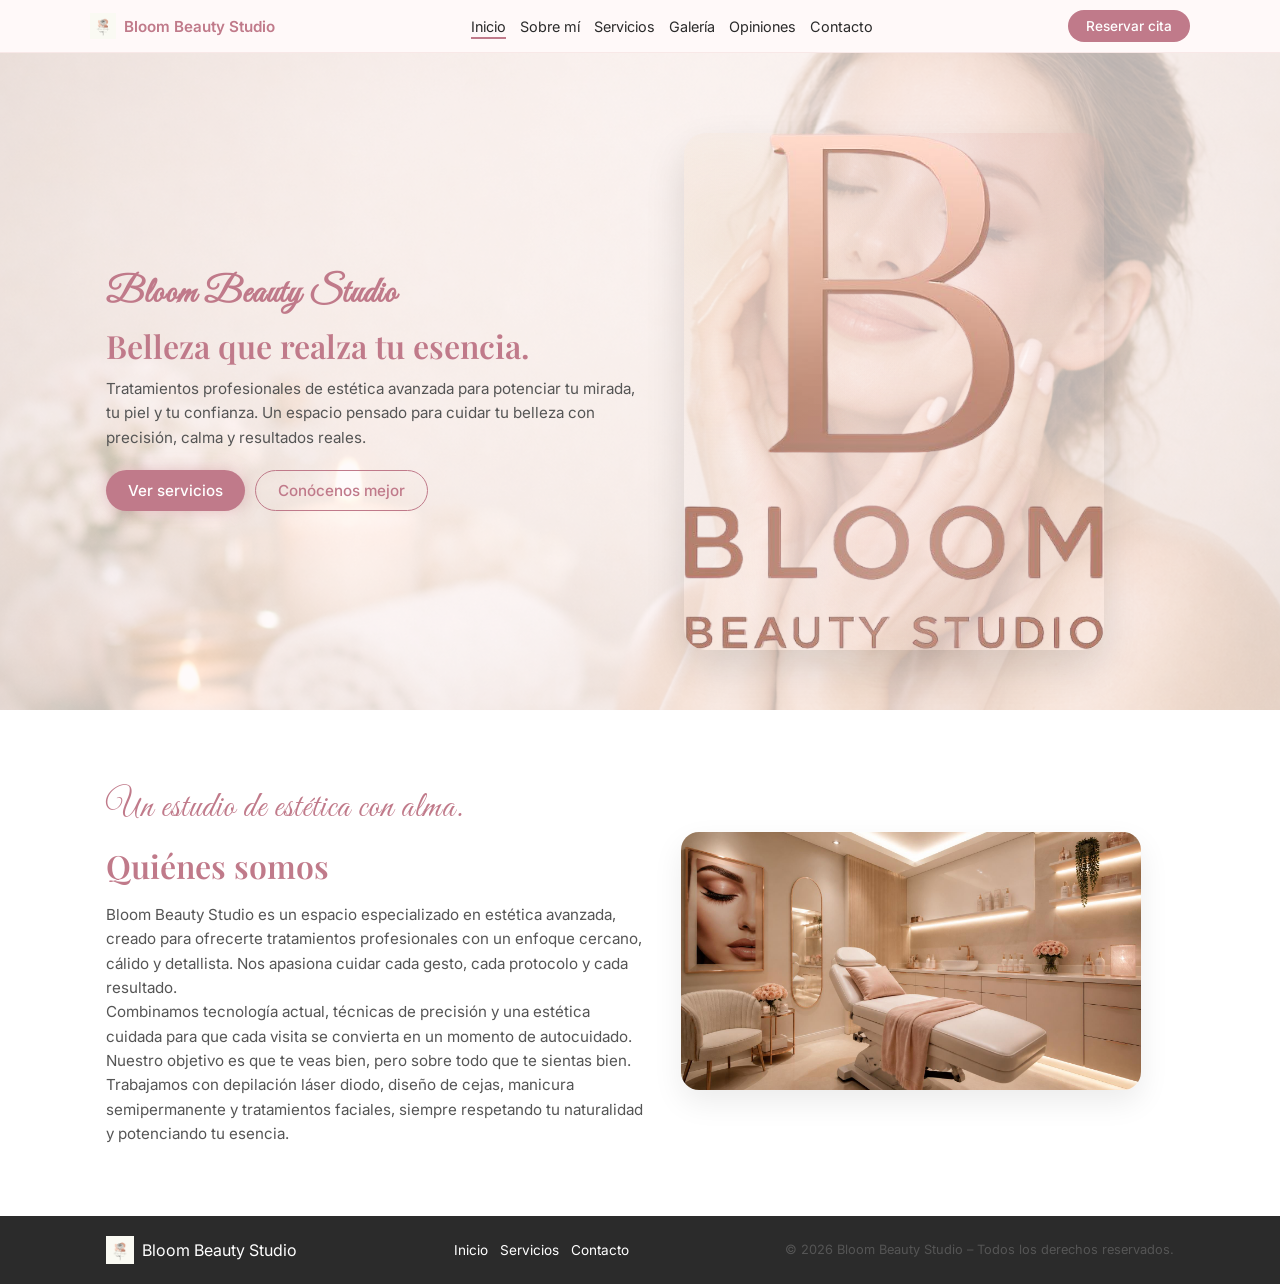
==== index.html @ 3d8264ac "Actualizado index.html y corregidos enlaces" ====
<!DOCTYPE html>
<html lang="es">
<head>
  <meta charset="UTF-8">
  <meta name="viewport" content="width=device-width, initial-scale=1.0">
  <title>Bloom Beauty Studio · Inicio</title>
  <link href="https://fonts.googleapis.com/css2?family=Great+Vibes&family=Playfair+Display:wght@500;600&family=Inter:wght@400;500;600&display=swap" rel="stylesheet">
  <link rel="stylesheet" href="style.css">
</head>
<body class="glitter-rain">

<header class="header">
  <div class="container header__inner">
    <div class="header__brand">
      <img src="img/Logo.png" alt="Bloom Beauty Studio Logo" class="header__logo header__logo--small">
      <span class="header__name">Bloom Beauty Studio</span>
    </div>
    <nav class="header__nav">
      <a href="index.html" class="active">Inicio</a>
      <a href="sobre.html">Sobre mí</a>
      <a href="servicios.html">Servicios</a>
      <a href="galeria.html">Galería</a>
      <a href="opiniones.html">Opiniones</a>
      <a href="contacto.html">Contacto</a>
    </nav>
    <a href="contacto.html" class="btn btn--primary btn--small">Reservar cita</a>
  </div>
</header>

<section class="hero hero--bg fade-in">
  <div class="container hero__inner">
    <div class="hero__text">
      <h1 class="manuscrita">Bloom Beauty Studio</h1>
      <h2 class="hero__title">Belleza que realza tu esencia.</h2>
      <p class="hero__subtitle">
        Tratamientos profesionales de estética avanzada para potenciar tu mirada, tu piel y tu confianza.
        Un espacio pensado para cuidar tu belleza con precisión, calma y resultados reales.
      </p>
      <div class="hero__actions">
        <a href="servicios.html" class="btn btn--primary btn--glow">Ver servicios</a>
        <a href="sobre.html" class="btn btn--outline">Conócenos mejor</a>
      </div>
    </div>
    <div class="hero__image glitter slide-up">
      <img src="img/herobloompro.png" alt="Bloom Beauty Studio">
    </div>
  </div>
</section>

<section class="section section--light fade-in">
  <div class="container section__two-cols">
    <div class="section__content">
      <p class="manuscrita">Un estudio de estética con alma.</p>
      <h2>Quiénes somos</h2>
      <p>
        Bloom Beauty Studio es un espacio especializado en estética avanzada, creado para ofrecerte tratamientos
        profesionales con un enfoque cercano, cálido y detallista. Nos apasiona cuidar cada gesto, cada protocolo
        y cada resultado.
      </p>
      <p>
        Combinamos tecnología actual, técnicas de precisión y una estética cuidada para que cada visita se convierta
        en un momento de autocuidado. Nuestro objetivo es que te veas bien, pero sobre todo que te sientas bien.
      </p>
      <p>
        Trabajamos con depilación láser diodo, diseño de cejas, manicura semipermanente y tratamientos faciales,
        siempre respetando tu naturalidad y potenciando tu esencia.
      </p>
    </div>
    <div class="section__image slide-up">
      <img src="img/studio.png" alt="Estudio Bloom Beauty">
    </div>
  </div>
</section>

<footer class="footer">
  <div class="container footer__inner">
    <div class="footer__brand">
      <img src="img/Logo.png" alt="Bloom Logo">
      <span>Bloom Beauty Studio</span>
    </div>
    <div class="footer__links">
      <a href="index.html">Inicio</a>
      <a href="servicios.html">Servicios</a>
      <a href="contacto.html">Contacto</a>
    </div>
    <p class="footer__copy">© 2026 Bloom Beauty Studio – Todos los derechos reservados.</p>
  </div>
</footer>

</body>
</html>
---- style.css ----
:root {
  --rosa-nude: #F7DDE2;
  --rosa-palo: #E8B7C8;
  --blanco-calido: #FFF9F9;
  --gris-suave: #D9D9D9;
  --oro-rosado: #D9A5A0;
  --rosa-profundo: #C07A8A;
  --negro-suave: #2B2B2B;
}

/* RESET */
* {
  margin: 0;
  padding: 0;
  box-sizing: border-box;
}

body {
  font-family: "Inter", system-ui, -apple-system, BlinkMacSystemFont, "Segoe UI", sans-serif;
  background-color: var(--blanco-calido);
  color: var(--negro-suave);
  position: relative;
  overflow-x: hidden;
}

/* GLITTER RAIN */
.glitter-rain::before {
  content: "";
  position: fixed;
  inset: 0;
  pointer-events: none;
  background-image:
    radial-gradient(circle at 10% 0%, rgba(247, 221, 226, 0.35) 0, transparent 40%),
    radial-gradient(circle at 90% 20%, rgba(232, 183, 200, 0.35) 0, transparent 40%),
    radial-gradient(circle at 30% 80%, rgba(217, 165, 160, 0.25) 0, transparent 40%);
  opacity: 0;
  animation: glitterRain 2.5s ease-out forwards;
}

@keyframes glitterRain {
  0% { opacity: 0; transform: translateY(-20px); }
  40% { opacity: 1; transform: translateY(0); }
 100% { opacity: 0.6; }
}

/* CONTENEDOR */
.container {
  max-width: 1100px;
  margin: 0 auto;
  padding: 0 16px;
}

/* TIPOGRAFÍA */
h1, h2, h3 {
  font-family: "Playfair Display", serif;
  font-weight: 600;
  color: var(--rosa-profundo);
}

h1 {
  font-size: 2.4rem;
}

h2 {
  font-size: 2rem;
  margin-bottom: 16px;
}

h3 {
  font-size: 1.2rem;
  margin-bottom: 10px;
}

p {
  font-size: 0.95rem;
  line-height: 1.6;
  color: #555;
}

.manuscrita {
  font-family: "Great Vibes", cursive;
  font-size: 2.2rem;
  color: var(--rosa-profundo);
  letter-spacing: 1px;
  margin-bottom: 8px;
}

/* BOTONES */
.btn {
  display: inline-flex;
  align-items: center;
  justify-content: center;
  padding: 10px 22px;
  border-radius: 999px;
  border: none;
  cursor: pointer;
  font-size: 0.95rem;
  font-weight: 500;
  text-decoration: none;
  transition: transform 0.2s ease, box-shadow 0.2s ease, background 0.2s ease, color 0.2s ease;
}

.btn--small {
  padding: 8px 18px;
  font-size: 0.85rem;
}

.btn--primary {
  background: var(--rosa-profundo);
  color: #fff;
}

.btn--outline {
  background: transparent;
  color: var(--rosa-profundo);
  border: 1px solid var(--rosa-profundo);
}

.btn--glow {
  box-shadow: 0 0 16px rgba(192, 122, 138, 0.4);
}

.btn:hover {
  transform: translateY(-1px);
  box-shadow: 0 8px 20px rgba(0, 0, 0, 0.08);
}

/* HEADER */
.header {
  position: sticky;
  top: 0;
  z-index: 10;
  background: rgba(255, 249, 249, 0.95);
  backdrop-filter: blur(10px);
  border-bottom: 1px solid rgba(217, 165, 160, 0.2);
}

.header__inner {
  display: flex;
  align-items: center;
  justify-content: space-between;
  gap: 16px;
  padding: 10px 0;
}

.header__brand {
  display: flex;
  align-items: center;
  gap: 8px;
}

.header__logo {
  height: 32px;
}

.header__logo--small {
  height: 26px;
}

.header__name {
  font-weight: 600;
  color: var(--rosa-profundo);
  font-size: 0.95rem;
}

.header__nav {
  display: flex;
  gap: 14px;
}

.header__nav a {
  font-size: 0.9rem;
  text-decoration: none;
  color: var(--negro-suave);
  position: relative;
}

.header__nav a::after {
  content: "";
  position: absolute;
  left: 0;
  bottom: -4px;
  width: 0;
  height: 2px;
  background: var(--rosa-profundo);
  transition: width 0.2s ease;
}

.header__nav a:hover::after,
.header__nav a.active::after {
  width: 100%;
}

/* SECCIONES */
.section {
  padding: 70px 0;
}

.section--light {
  background-color: #fff;
}

.section__intro {
  max-width: 620px;
  margin-bottom: 30px;
}

/* LAYOUT DOS COLUMNAS */
.section__two-cols {
  display: grid;
  grid-template-columns: minmax(0, 1.1fr) minmax(0, 1fr);
  gap: 32px;
  align-items: center;
}

/* IMÁGENES SECCIÓN */
.section__image img {
  width: 100%;
  max-width: 460px;
  border-radius: 18px;
  box-shadow: 0 12px 30px rgba(0, 0, 0, 0.08);
}

/* HERO */
.hero {
  padding: 80px 0 60px;
}

.hero--bg {
  background-image: url("img/herobeauty.png");
  background-size: cover;
  background-position: center;
  background-repeat: no-repeat;
  position: relative;
}

.hero--bg::before {
  content: "";
  position: absolute;
  inset: 0;
  background: rgba(255, 249, 249, 0.7);
}

.hero__inner {
  position: relative;
  display: grid;
  grid-template-columns: minmax(0, 1.1fr) minmax(0, 1fr);
  gap: 40px;
  align-items: center;
}

.hero__title {
  margin-bottom: 10px;
}

.hero__subtitle {
  margin-bottom: 20px;
}

.hero__actions {
  display: flex;
  flex-wrap: wrap;
  gap: 10px;
}

.hero__image {
  position: relative;
  max-width: 420px;
  border-radius: 22px;
  overflow: hidden;
  box-shadow: 0 18px 40px rgba(0, 0, 0, 0.12);
}

.hero__image img {
  width: 100%;
  display: block;
}

/* Glitter suave en hero */
.glitter::before {
  content: "";
  position: absolute;
  inset: 0;
  background-image:
    radial-gradient(circle at 10% 20%, rgba(231, 201, 169, 0.25) 0, transparent 40%),
    radial-gradient(circle at 80% 0%, rgba(217, 165, 160, 0.25) 0, transparent 40%),
    radial-gradient(circle at 50% 80%, rgba(247, 221, 226, 0.25) 0, transparent 40%);
  mix-blend-mode: screen;
  pointer-events: none;
}

/* PILLS */
.pill-list {
  display: flex;
  flex-wrap: wrap;
  gap: 10px;
  margin-top: 14px;
}

.pill {
  padding: 8px 16px;
  border-radius: 999px;
  border: 1px solid var(--oro-rosado);
  background: linear-gradient(135deg, #FFF9F9, #F7DDE2);
  font-size: 0.85rem;
  color: var(--negro-suave);
  position: relative;
  cursor: default;
  box-shadow: 0 4px 10px rgba(0, 0, 0, 0.04);
  animation: pillPulse 3s ease-in-out infinite;
}

@keyframes pillPulse {
  0%, 100% { transform: translateY(0); box-shadow: 0 4px 10px rgba(0, 0, 0, 0.04); }
  50% { transform: translateY(-1px); box-shadow: 0 6px 14px rgba(0, 0, 0, 0.06); }
}

/* TOOLTIP */
.tooltip::after {
  content: attr(data-tooltip);
  position: absolute;
  left: 50%;
  bottom: 110%;
  transform: translateX(-50%);
  width: 220px;
  padding: 10px;
  border-radius: 10px;
  background: #fff;
  color: #555;
  font-size: 0.8rem;
  box-shadow: 0 10px 24px rgba(0, 0, 0, 0.08);
  opacity: 0;
  pointer-events: none;
  transition: opacity 0.2s ease, transform 0.2s ease;
}

.tooltip:hover::after {
  opacity: 1;
  transform: translateX(-50%) translateY(-4px);
}

/* CARDS */
.cards {
  display: grid;
  gap: 22px;
}

.cards--services {
  grid-template-columns: repeat(2, minmax(0, 1fr));
}

.cards--testimonios {
  grid-template-columns: repeat(4, minmax(0, 1fr));
}

.card {
  background-color: #fff;
  border-radius: 18px;
  padding: 18px;
  box-shadow: 0 10px 26px rgba(0, 0, 0, 0.06);
}

.card__image-wrapper {
  height: auto;
  max-height: none;
  overflow: hidden;
  border-radius: 14px;
  margin-bottom: 12px;
}

.card__image-wrapper img {
  width: 100%;
  height: auto;
  object-fit: cover;
  display: block;
}

.card p {
  font-size: 0.9rem;
}

.card ul {
  margin-top: 8px;
  margin-bottom: 8px;
  padding-left: 18px;
  font-size: 0.9rem;
}

.card__extra {
  margin-top: 10px;
  padding-top: 8px;
  border-top: 1px dashed var(--gris-suave);
}

.card__extra h4 {
  font-size: 0.95rem;
  margin-bottom: 4px;
}

.card__price {
  margin-top: 6px;
  font-weight: 600;
  color: var(--rosa-profundo);
}

.card__cta {
  display: inline-block;
  margin-top: 8px;
  font-size: 0.85rem;
  color: var(--rosa-profundo);
  text-decoration: none;
}

/* TESTIMONIOS */
.card--testimonial {
  text-align: left;
}

.card__avatar-wrapper {
  width: 70px;
  height: 70px;
  border-radius: 50%;
  border: 2px solid var(--oro-rosado);
  overflow: hidden;
  margin-bottom: 10px;
  box-shadow: 0 6px 14px rgba(0, 0, 0, 0.06);
}

.card__avatar {
  width: 100%;
  height: 100%;
  object-fit: cover;
}

/* GALERÍA FLIP */
.grid {
  display: grid;
  gap: 16px;
}

.grid--gallery {
  grid-template-columns: repeat(3, minmax(0, 1fr));
}

.flip-card {
  background-color: transparent;
  width: 100%;
  height: 220px;
  perspective: 1000px;
}

.flip-card-inner {
  position: relative;
  width: 100%;
  height: 100%;
  transition: transform 0.6s;
  transform-style: preserve-3d;
}

.flip-card:hover .flip-card-inner {
  transform: rotateY(180deg);
}

.flip-card-front,
.flip-card-back {
  position: absolute;
  width: 100%;
  height: 100%;
  border-radius: 16px;
  backface-visibility: hidden;
  overflow: hidden;
}

.flip-card-front img {
  width: 100%;
  height: 100%;
  object-fit: cover;
}

.flip-card-back {
  background: #FFF9F9;
  border: 1px solid var(--rosa-nude);
  padding: 14px;
  transform: rotateY(180deg);
}

.flip-card-back h3 {
  margin-bottom: 6px;
}

/* CONTACTO */
.contact__actions {
  display: flex;
  flex-wrap: wrap;
  gap: 12px;
  margin: 16px 0;
}

.contact__whatsapp img {
  height: 18px;
  margin-right: 8px;
}

.contact__social-btn img {
  height: 18px;
  margin-right: 8px;
}

.contact__map img {
  width: 100%;
  max-width: 420px;
  border-radius: 16px;
  margin-top: 16px;
  box-shadow: 0 12px 30px rgba(0, 0, 0, 0.08);
}

.contact__form {
  background-color: #fff;
  border-radius: 18px;
  padding: 18px;
  box-shadow: 0 12px 30px rgba(0, 0, 0, 0.08);
}

.contact__form label {
  display: block;
  font-size: 0.9rem;
  margin-bottom: 12px;
}

.contact__form input,
.contact__form textarea {
  width: 100%;
  margin-top: 6px;
  padding: 9px 11px;
  border-radius: 10px;
  border: 1px solid var(--gris-suave);
  font-size: 0.9rem;
  outline: none;
}

.contact__form input:focus,
.contact__form textarea:focus {
  border-color: var(--rosa-profundo);
}
.map-title {
  font-family: "Playfair Display", serif;
  font-size: 1.1rem;
  color: var(--rosa-profundo);
  margin-bottom: 6px;
}

.map-address {
  font-size: 0.9rem;
  color: #555;
  margin-bottom: 12px;
}

.map-frame {
  width: 100%;
  max-width: 420px;
  height: 260px;
  border: 0;
  border-radius: 16px;
  box-shadow: 0 12px 30px rgba(0, 0, 0, 0.08);
}


/* FOOTER */
.footer {
  background-color: #2B2B2B;
  color: #fff;
  padding: 20px 0;
}

.footer__inner {
  display: flex;
  align-items: center;
  justify-content: space-between;
  gap: 16px;
}

.footer__brand {
  display: flex;
  align-items: center;
  gap: 8px;
}

.footer__brand img {
  height: 28px;
}

.footer__links {
  display: flex;
  gap: 12px;
}

.footer__links a {
  color: #fff;
  text-decoration: none;
  font-size: 0.85rem;
}

.footer__copy {
  font-size: 0.8rem;
}

/* ANIMACIONES */
.fade-in {
  opacity: 0;
  transform: translateY(10px);
  animation: fadeInUp 0.8s ease forwards;
}

.slide-up {
  opacity: 0;
  transform: translateY(20px);
  animation: slideUp 0.8s ease forwards;
}

@keyframes fadeInUp {
  to {
    opacity: 1;
    transform: translateY(0);
  }
}

@keyframes slideUp {
  to {
    opacity: 1;
    transform: translateY(0);
  }
}

/* RESPONSIVE */
@media (max-width: 992px) {
  .hero__inner {
    grid-template-columns: 1fr;
  }

  .section__two-cols {
    grid-template-columns: 1fr;
  }

  .cards--services {
    grid-template-columns: 1fr;
  }

  .cards--testimonios {
    grid-template-columns: repeat(2, minmax(0, 1fr));
  }

  .grid--gallery {
    grid-template-columns: repeat(2, minmax(0, 1fr));
  }

  .flip-card {
    height: 200px;
  }
}

@media (max-width: 640px) {
  .header__nav {
    display: none;
  }

  .section {
    padding: 60px 0;
  }

  h1 {
    font-size: 2rem;
  }

  h2 {
    font-size: 1.6rem;
  }

  .cards--testimonios {
    grid-template-columns: 1fr;
  }

  .grid--gallery {
    grid-template-columns: 1fr;
  }

  .hero {
    padding: 70px 0 50px;
  }
}
.section__three-cols {
  display: grid;
  grid-template-columns: 1fr 1fr 1fr;
  gap: 32px;
  align-items: start;
  margin-top: 30px;
}

.contact__studio-img {
  width: 100%;
  border-radius: 16px;
  box-shadow: 0 12px 30px rgba(0,0,0,0.08);
}

.map-title {
  font-family: "Playfair Display", serif;
  font-size: 1.1rem;
  color: var(--rosa-profundo);
  margin-bottom: 6px;
}

.map-address {
  font-size: 0.9rem;
  color: #555;
  margin-bottom: 12px;
}

.map-frame {
  width: 100%;
  height: 260px;
  border: 0;
  border-radius: 16px;
  box-shadow: 0 12px 30px rgba(0,0,0,0.08);
}

@media (max-width: 992px) {
  .section__three-cols {
    grid-template-columns: 1fr;
  }
}
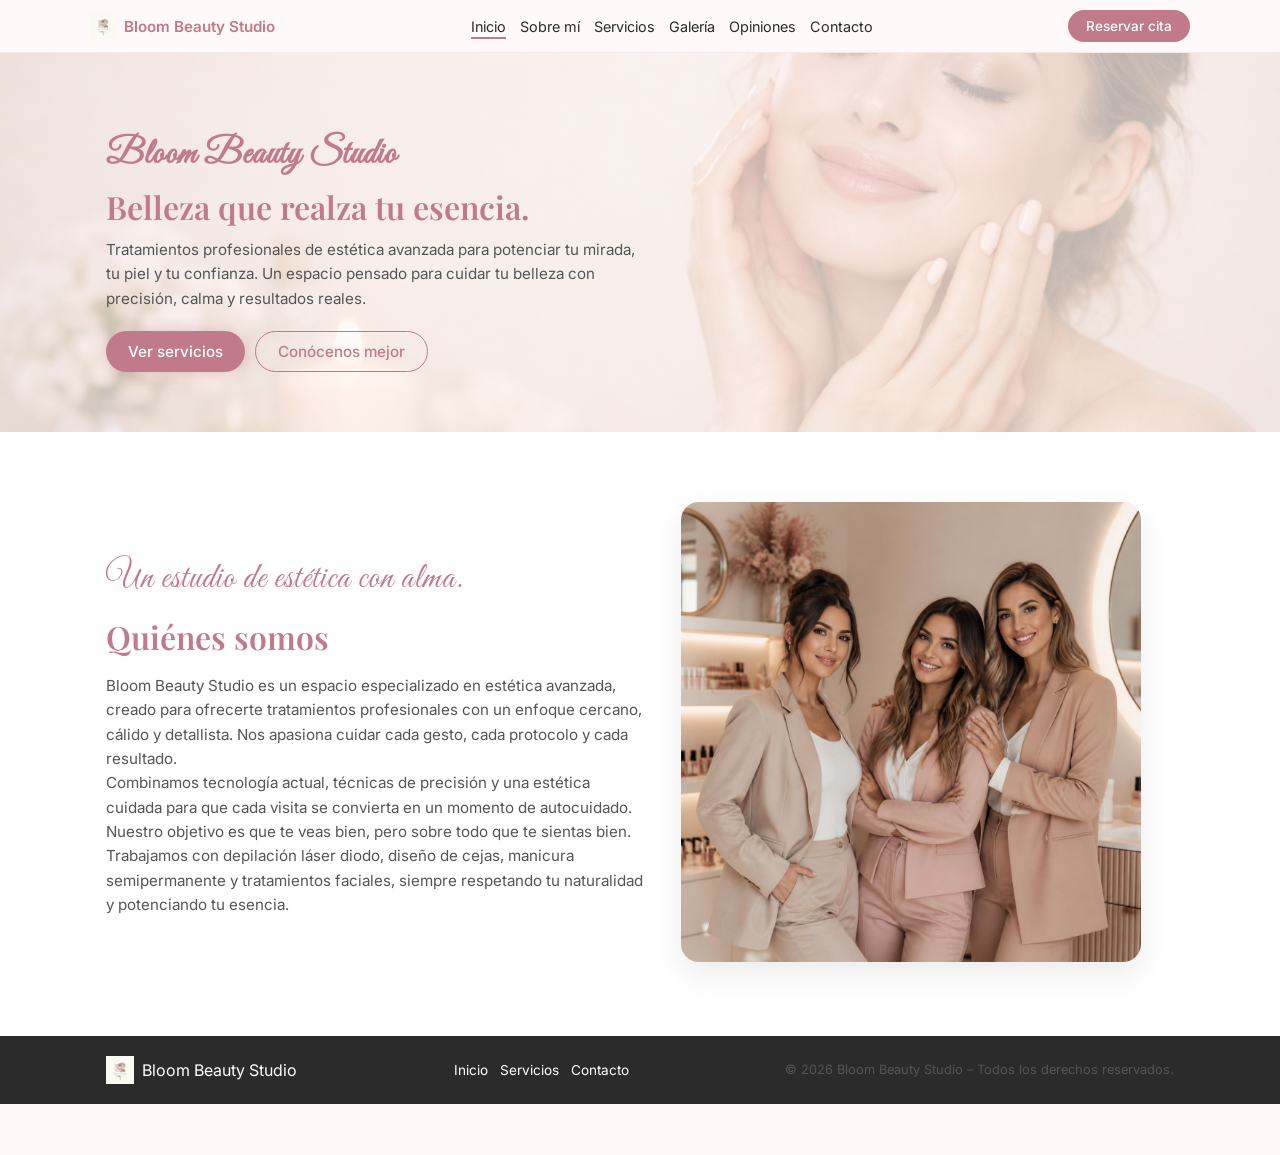
==== commit feceebb6: "Añadida imagen quienes-somos y actualizado index" ====
--- a/index.html
+++ b/index.html
@@ -6,8 +6,64 @@
   <title>Bloom Beauty Studio · Inicio</title>
   <link href="https://fonts.googleapis.com/css2?family=Great+Vibes&family=Playfair+Display:wght@500;600&family=Inter:wght@400;500;600&display=swap" rel="stylesheet">
   <link rel="stylesheet" href="style.css">
+
+  <style>
+    /* Glitter Rain */
+    .glitter-rain {
+      position: fixed;
+      top: 0;
+      left: 0;
+      width: 100%;
+      height: 100%;
+      pointer-events: none;
+      overflow: hidden;
+      animation: fadeOut 3s forwards;
+      z-index: 9999;
+    }
+
+    .glitter {
+      position: absolute;
+      width: 6px;
+      height: 6px;
+      background: rgba(255, 215, 255, 0.9);
+      border-radius: 50%;
+      animation: fall 3s linear forwards;
+    }
+
+    @keyframes fall {
+      from { transform: translateY(-50px); opacity: 1; }
+      to { transform: translateY(100vh); opacity: 0; }
+    }
+
+    @keyframes fadeOut {
+      from { opacity: 1; }
+      to { opacity: 0; visibility: hidden; }
+    }
+  </style>
+
+  <script>
+    // Generar glitter al entrar
+    document.addEventListener("DOMContentLoaded", () => {
+      const container = document.createElement("div");
+      container.className = "glitter-rain";
+
+      for (let i = 0; i < 60; i++) {
+        const dot = document.createElement("div");
+        dot.className = "glitter";
+        dot.style.left = Math.random() * 100 + "vw";
+        dot.style.animationDelay = Math.random() * 1.5 + "s";
+        container.appendChild(dot);
+      }
+
+      document.body.appendChild(container);
+
+      setTimeout(() => container.remove(), 3000);
+    });
+  </script>
+
 </head>
-<body class="glitter-rain">
+
+<body>
 
 <header class="header">
   <div class="container header__inner">
@@ -66,9 +122,11 @@
         siempre respetando tu naturalidad y potenciando tu esencia.
       </p>
     </div>
+
     <div class="section__image slide-up">
-      <img src="img/studio.png" alt="Estudio Bloom Beauty">
+      <img src="img/quienes-somos.jpg" alt="Estudio Bloom Beauty">
     </div>
+
   </div>
 </section>
 
--- a/style.css
+++ b/style.css
@@ -727,3 +727,46 @@
     grid-template-columns: 1fr;
   }
 }
+/* Glitter Rain Effect */
+.glitter-rain {
+  position: fixed;
+  top: 0;
+  left: 0;
+  width: 100%;
+  height: 100%;
+  pointer-events: none;
+  overflow: hidden;
+  animation: glitterFadeOut 3s forwards;
+  z-index: 9999;
+}
+
+.glitter {
+  position: absolute;
+  width: 6px;
+  height: 6px;
+  background: rgba(255, 215, 255, 0.9);
+  border-radius: 50%;
+  animation: glitterFall 3s linear forwards;
+}
+
+@keyframes glitterFall {
+  from {
+    transform: translateY(-50px);
+    opacity: 1;
+  }
+  to {
+    transform: translateY(100vh);
+    opacity: 0;
+  }
+}
+
+@keyframes glitterFadeOut {
+  from {
+    opacity: 1;
+  }
+  to {
+    opacity: 0;
+    visibility: hidden;
+  }
+}
+
